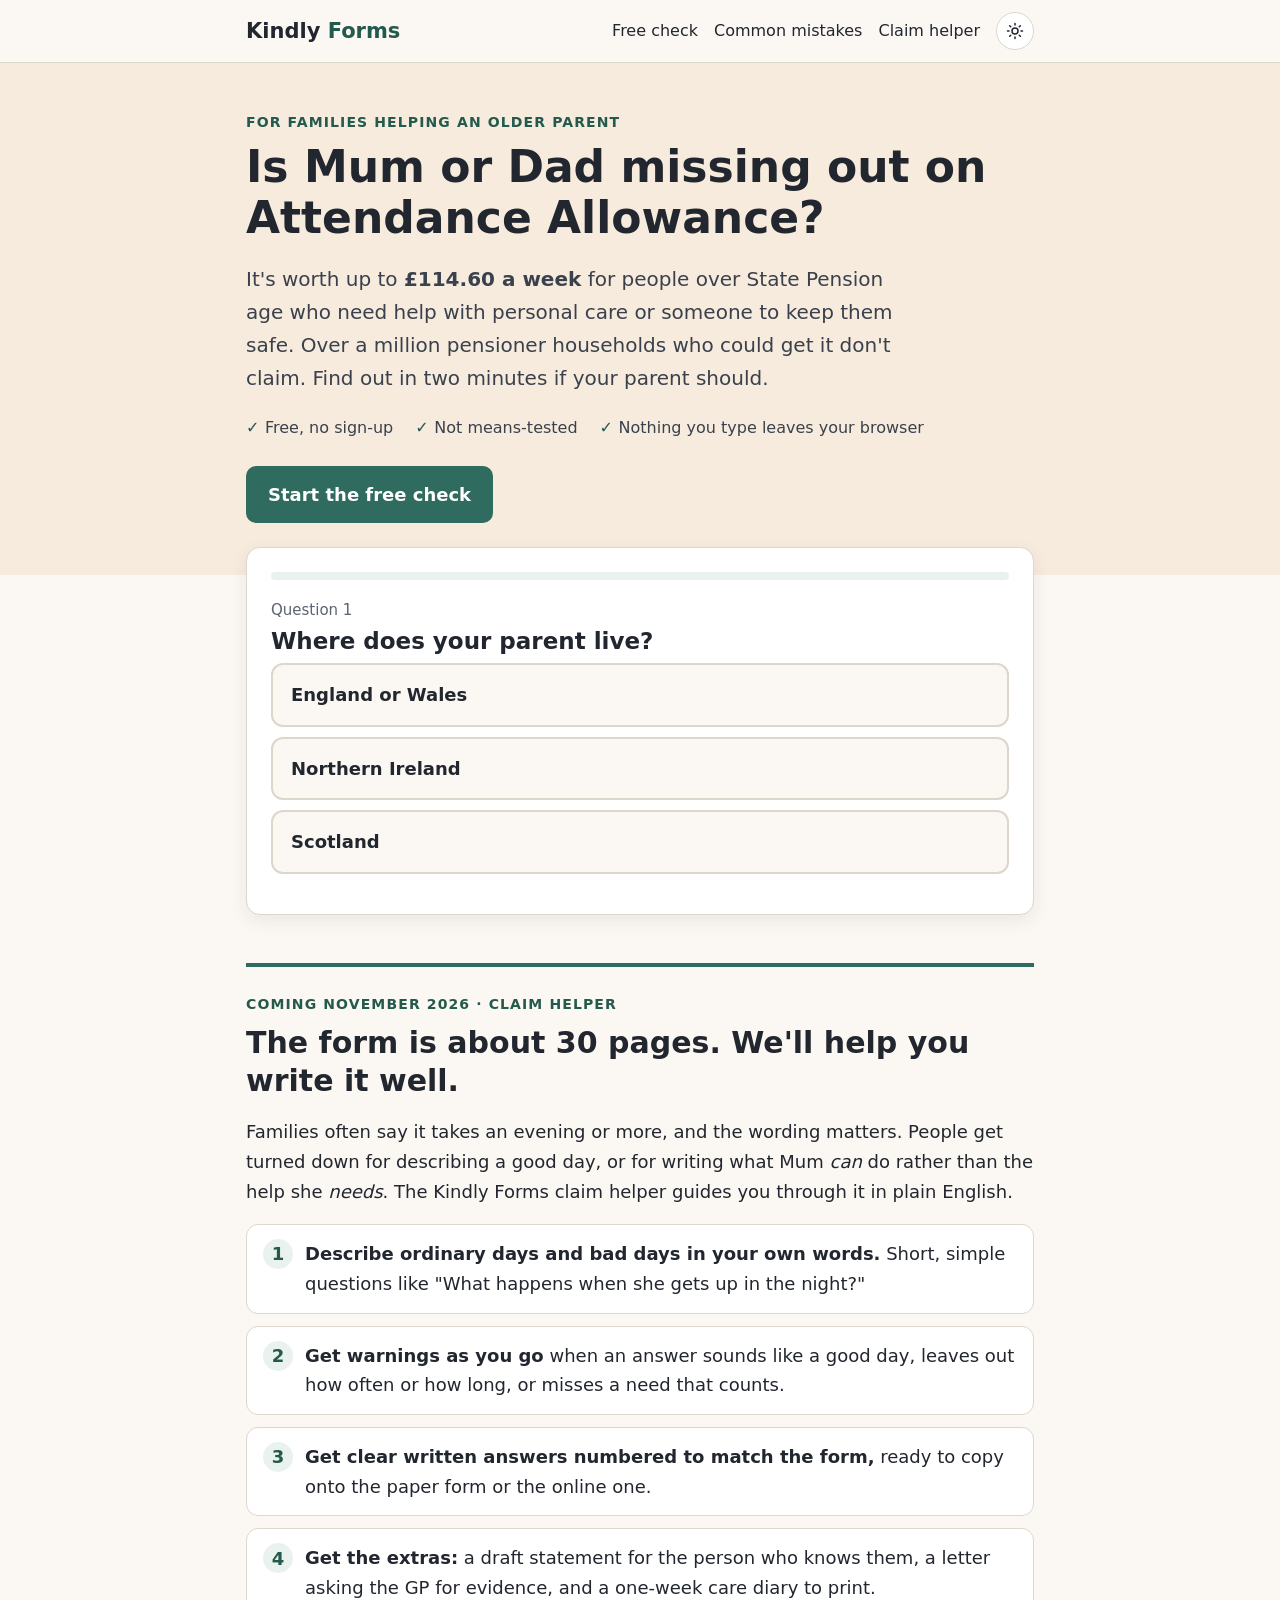
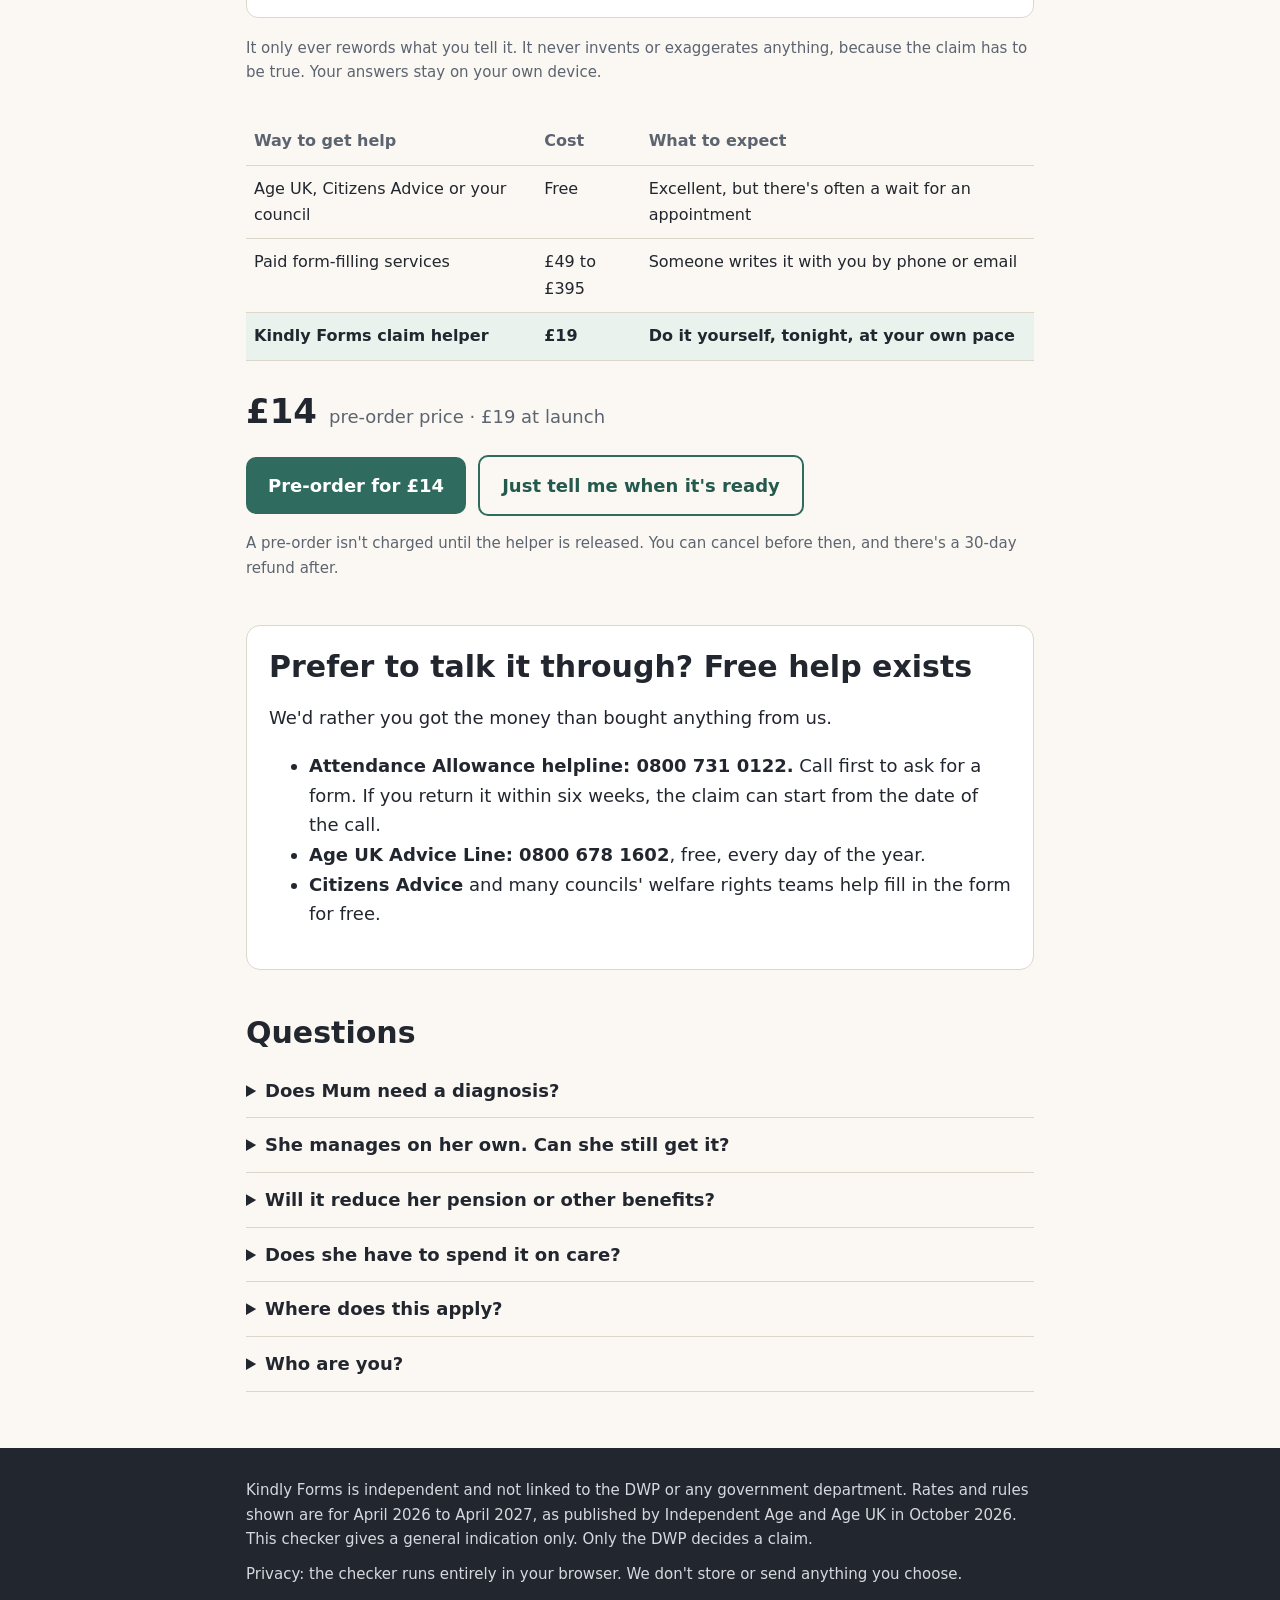
==== index.html @ b749ff3d "Add free Attendance Allowance checker site Free eligibility checker, claim helper pre-order section " ====
<!doctype html>
<html lang="en-GB">
<head>
<meta charset="utf-8">
<meta name="viewport" content="width=device-width, initial-scale=1">
<title>Free Attendance Allowance Checker (2026/27) | Kindly Forms</title>
<meta name="description" content="Helping a parent claim Attendance Allowance? Answer a few plain questions to see if it's worth claiming and at which rate: £76.70 or £114.60 a week in 2026/27. Free, and nothing leaves your browser.">
<link rel="canonical" href="https://cranke2.github.io/kindly-forms/">
<meta property="og:title" content="Is Mum or Dad missing out on Attendance Allowance?">
<meta property="og:description" content="A free 2-minute check, written for families. Up to £5,959 a year, not means-tested.">
<meta property="og:type" content="website">
<meta name="theme-color" content="#2F6B5E">
<link rel="icon" href="data:image/svg+xml,%3Csvg xmlns='http://www.w3.org/2000/svg' viewBox='0 0 32 32'%3E%3Crect width='32' height='32' rx='7' fill='%232F6B5E'/%3E%3Cpath d='M9 17l5 5 9-11' stroke='white' stroke-width='3.5' fill='none' stroke-linecap='round' stroke-linejoin='round'/%3E%3C/svg%3E">
<link rel="stylesheet" href="style.css">
<script src="theme.js"></script>
</head>
<body>
<header class="top"><div class="wrap"><a class="logo" href="./">Kindly <span>Forms</span></a><nav><a href="#check">Free check</a><a class="hide-sm" href="guides/attendance-allowance-form-mistakes.html">Common mistakes</a><a href="#helper">Claim helper</a><button class="theme-toggle" type="button" aria-label="Switch theme"><svg class="sun" viewBox="0 0 24 24" fill="none" stroke="currentColor" stroke-width="2" stroke-linecap="round"><circle cx="12" cy="12" r="4"/><path d="M12 2v2M12 20v2M4.9 4.9l1.4 1.4M17.7 17.7l1.4 1.4M2 12h2M20 12h2M4.9 19.1l1.4-1.4M17.7 6.3l1.4-1.4"/></svg><svg class="moon" viewBox="0 0 24 24" fill="none" stroke="currentColor" stroke-width="2" stroke-linecap="round" stroke-linejoin="round"><path d="M21 12.8A9 9 0 1 1 11.2 3a7 7 0 0 0 9.8 9.8z"/></svg></button></nav></div></header>

<section class="hero"><div class="wrap">
  <p class="eyebrow">For families helping an older parent</p>
  <h1>Is Mum or Dad missing out on Attendance Allowance?</h1>
  <p class="lead">It's worth up to <b>£114.60 a week</b> for people over State Pension age who need help with personal care or someone to keep them safe. Over a million pensioner households who could get it don't claim. Find out in two minutes if your parent should.</p>
  <ul class="facts"><li>Free, no sign-up</li><li>Not means-tested</li><li>Nothing you type leaves your browser</li></ul>
  <a class="btn" href="#check">Start the free check</a>
</div></section>

<div class="wrap">
  <section id="check" class="checker" aria-live="polite">
    <noscript><p>The checker needs JavaScript switched on. You can still read <a href="guides/attendance-allowance-form-mistakes.html">the common mistakes guide</a>.</p></noscript>
    <div id="checker"></div>
  </section>

  <section id="helper" class="product">
    <p class="eyebrow">Coming November 2026 · Claim helper</p>
    <h2>The form is about 30 pages. We'll help you write it well.</h2>
    <p>Families often say it takes an evening or more, and the wording matters. People get turned down for describing a good day, or for writing what Mum <i>can</i> do rather than the help she <i>needs</i>. The Kindly Forms claim helper guides you through it in plain English.</p>
    <ol class="steps">
      <li><b>Describe ordinary days and bad days in your own words.</b> Short, simple questions like "What happens when she gets up in the night?"</li>
      <li><b>Get warnings as you go</b> when an answer sounds like a good day, leaves out how often or how long, or misses a need that counts.</li>
      <li><b>Get clear written answers numbered to match the form,</b> ready to copy onto the paper form or the online one.</li>
      <li><b>Get the extras:</b> a draft statement for the person who knows them, a letter asking the GP for evidence, and a one-week care diary to print.</li>
    </ol>
    <p class="small muted">It only ever rewords what you tell it. It never invents or exaggerates anything, because the claim has to be true. Your answers stay on your own device.</p>

    <div class="table-wrap"><table class="compare">
      <thead><tr><th>Way to get help</th><th>Cost</th><th>What to expect</th></tr></thead>
      <tbody>
        <tr><td>Age UK, Citizens Advice or your council</td><td>Free</td><td>Excellent, but there's often a wait for an appointment</td></tr>
        <tr><td>Paid form-filling services</td><td>£49 to £395</td><td>Someone writes it with you by phone or email</td></tr>
        <tr class="us"><td>Kindly Forms claim helper</td><td>£19</td><td>Do it yourself, tonight, at your own pace</td></tr>
      </tbody>
    </table></div>

    <div class="price-row"><span class="now">£14</span><span class="was">pre-order price · £19 at launch</span></div>
    <div class="cta-row">
      <a class="btn" id="preorder" href="https://crankster205.gumroad.com/l/attendance-allowance-helper">Pre-order for £14</a>
      <a class="btn ghost" href="https://crankster205.gumroad.com/subscribe">Just tell me when it's ready</a>
    </div>
    <p class="small muted">A pre-order isn't charged until the helper is released. You can cancel before then, and there's a 30-day refund after.</p>
  </section>

  <section class="free-help">
    <h2>Prefer to talk it through? Free help exists</h2>
    <p>We'd rather you got the money than bought anything from us.</p>
    <ul>
      <li><b>Attendance Allowance helpline: 0800 731 0122.</b> Call first to ask for a form. If you return it within six weeks, the claim can start from the date of the call.</li>
      <li><b>Age UK Advice Line: 0800 678 1602</b>, free, every day of the year.</li>
      <li><b>Citizens Advice</b> and many councils' welfare rights teams help fill in the form for free.</li>
    </ul>
  </section>

  <section class="faq">
    <h2>Questions</h2>
    <details><summary>Does Mum need a diagnosis?</summary><p>No. It's about the help she needs because of an illness, disability or mental health condition, including frailty, dementia, sight or hearing loss, not about the name of the condition.</p></details>
    <details><summary>She manages on her own. Can she still get it?</summary><p>Yes, possibly. What counts is the help she <i>needs</i>, even if nobody is giving it, and even if she struggles through on her own, slowly or unsafely.</p></details>
    <details><summary>Will it reduce her pension or other benefits?</summary><p>No. It isn't means-tested or taxed and it doesn't reduce other benefits. It can actually increase Pension Credit, Housing Benefit or Council Tax Reduction, and may let a family carer claim Carer's Allowance.</p></details>
    <details><summary>Does she have to spend it on care?</summary><p>No. It can be spent on anything, such as taxis, heating, a cleaner or meals.</p></details>
    <details><summary>Where does this apply?</summary><p>England, Wales and Northern Ireland. In Scotland it has been replaced by Pension Age Disability Payment, which Social Security Scotland runs.</p></details>
    <details><summary>Who are you?</summary><p>Kindly Forms makes plain-English help for UK forms. We're not the DWP or any government department, and we're not a law firm or advice agency. This is general information, not advice about anyone's own claim.</p></details>
  </section>
</div>

<footer class="foot"><div class="wrap">
  <p>Kindly Forms is independent and not linked to the DWP or any government department. Rates and rules shown are for April 2026 to April 2027, as published by Independent Age and Age UK in October 2026. This checker gives a general indication only. Only the DWP decides a claim.</p>
  <p>Privacy: the checker runs entirely in your browser. We don't store or send anything you choose.</p>
</div></footer>

<script>
(function () {
  var RATE_LOW = 76.70, RATE_HIGH = 114.60;
  var yr = function (w) { return "£" + Math.round(w * 52).toLocaleString("en-GB"); };

  // Each step: id, title, help, options [value, label, hint], optional tip.
  var STEPS = [
    { id: "where", title: "Where does your parent live?", options: [
      ["ew", "England or Wales"], ["ni", "Northern Ireland"], ["scot", "Scotland"] ] },
    { id: "age", title: "Have they reached State Pension age?", help: "That's 66 for most people at the moment. It's gradually rising to 67 for people born on or after 6 April 1960.", options: [
      ["yes", "Yes"], ["no", "No, not yet"] ] },
    { id: "pip", title: "Do they already get PIP or Disability Living Allowance?", options: [
      ["no", "No"], ["yes", "Yes"] ] },
    { id: "terminal", title: "Has a doctor or nurse said they may have less than 12 months to live?", help: "This is never easy to answer. If it's yes, there's a faster, simpler way to claim.", options: [
      ["no", "No"], ["yes", "Yes"] ] },
    { id: "dayCare", title: "During the day, do they need help with personal care?", help: "For example: washing, bathing, dressing, getting to or using the toilet, eating, taking medicines, getting in and out of bed or a chair, or communicating.",
      tip: "<b>Answer for a typical bad day,</b> and count help they need even if nobody gives it, or if they manage alone only slowly or unsafely.", options: [
      ["often", "Yes, several times a day", "Most days"], ["some", "Sometimes, or once or twice a day"], ["no", "No, they manage these safely"] ] },
    { id: "daySup", title: "During the day, does someone need to keep an eye on them to keep them safe?", help: "For example: falls or unsteadiness, confusion or dementia, forgetting the cooker or taps, wandering, seizures, or being at risk from their own low mood.", options: [
      ["often", "Yes, most of the time"], ["some", "Some of the time"], ["no", "No"] ] },
    { id: "nightCare", title: "At night, do they need help at least twice, or once for 20 minutes or more?", help: "For example: getting to the toilet, changing, turning over in bed, taking medication, or being settled back to sleep.", options: [
      ["yes", "Yes"], ["some", "Some nights"], ["no", "No"] ] },
    { id: "nightSup", title: "At night, does someone need to be awake to watch over them?", help: "For example: because they wander, fall, get confused, or have breathing problems or seizures.", options: [
      ["yes", "Yes"], ["no", "No"] ] },
    { id: "months", title: "How long have they needed this help?", options: [
      ["6plus", "Six months or more"], ["less", "Less than six months"] ] },
    { id: "home", title: "Where do they live now?", options: [
      ["own", "Their own home, or with family"], ["selfcare", "A care home they pay for themselves"], ["lacare", "A care home the council pays for"] ] }
  ];

  var root = document.getElementById("checker");
  var answers = {};
  var history = [];

  function nextIndex(i) {
    // Stop early where the answer already decides the result.
    var s = STEPS[i];
    if (s.id === "where" && answers.where === "scot") return -1;
    if (s.id === "age" && answers.age === "no") return -1;
    if (s.id === "pip" && answers.pip === "yes") return -1;
    if (s.id === "terminal" && answers.terminal === "yes") return STEPS.findIndex(function (x) { return x.id === "home"; });
    if (s.id === "nightCare" && answers.nightCare === "yes") return i + 2; // night already met, skip supervision
    if (s.id === "dayCare" && answers.dayCare === "often") return i + 2;   // day already met, skip supervision
    return i + 1 < STEPS.length ? i + 1 : -1;
  }

  function render(i) {
    var s = STEPS[i];
    var total = STEPS.length;
    var html = '<div class="progress" aria-hidden="true"><div style="width:' + Math.round(i / total * 100) + '%"></div></div>' +
      '<div class="fade"><p class="step-count">Question ' + (history.length + 1) + '</p>' +
      '<h2 class="q-title" tabindex="-1">' + s.title + '</h2>' +
      (s.help ? '<p class="q-help">' + s.help + '</p>' : '') +
      (s.tip ? '<p class="tip">' + s.tip + '</p>' : '') +
      '<div class="options" role="group" aria-label="' + s.title.replace(/"/g, "") + '">';
    s.options.forEach(function (o) {
      var picked = answers[s.id] === o[0] ? " picked" : "";
      html += '<button type="button" class="opt' + picked + '" data-v="' + o[0] + '"><b>' + o[1] + '</b>' + (o[2] ? '<span>' + o[2] + '</span>' : '') + '</button>';
    });
    html += '</div><div class="nav-row">' + (history.length ? '<button type="button" class="linkbtn" id="back">← Back</button>' : '<span></span>') + '</div></div>';
    root.innerHTML = html;
    root.querySelectorAll(".opt").forEach(function (b) {
      b.addEventListener("click", function () {
        answers[s.id] = b.getAttribute("data-v");
        history.push(i);
        var n = nextIndex(i);
        if (n === -1) showResult(); else render(n);
        focusTitle();
      });
    });
    var back = document.getElementById("back");
    if (back) back.addEventListener("click", function () { render(history.pop()); focusTitle(); });
  }

  function focusTitle() {
    var t = root.querySelector(".q-title, .verdict h2");
    if (t) t.focus({ preventScroll: true });
    var top = document.getElementById("check").getBoundingClientRect().top;
    if (top < 0 || top > window.innerHeight * 0.6) document.getElementById("check").scrollIntoView();
  }

  function verdict(cls, title, amount, body) {
    return '<div class="verdict ' + cls + '"><h2 tabindex="-1" style="margin:0 0 6px;font-size:22px">' + title + '</h2>' +
      (amount ? '<div class="amount">' + amount + '</div>' : '') + (body ? '<p style="margin:8px 0 0">' + body + '</p>' : '') + '</div>';
  }

  var HELPLINE_EW = '<b>Call the Attendance Allowance helpline on 0800 731 0122</b> and ask for a claim form. If the form is returned within six weeks, the claim can be paid from the date of the call. (You can also download the form or apply online at GOV.UK, but the online form has limited places each week and can\'t be saved partway through.)';
  var HELPLINE_NI = '<b>Contact the Disability and Carers Service through nidirect</b> to ask for a claim form. Ask them to note the date of your call.';

  var UNLOCKS = '<h3>What it can unlock</h3><ul>' +
    '<li><b>Pension Credit, or more of it.</b> A disability addition can apply when someone gets Attendance Allowance and lives alone. Pension Credit also opens the door to the Winter Fuel Payment, a free TV licence over 75 and help with council tax.</li>' +
    '<li><b>Carer\'s Allowance for whoever looks after them,</b> if that person gives 35 hours or more of care a week and isn\'t over the earnings limit.</li>' +
    '<li><b>Council Tax Reduction,</b> or a discount for someone with severe mental impairment such as dementia.</li></ul>';

  var CTA = '<div class="callout"><h3>Next: writing the form well</h3><p>The answers on the form decide the outcome. Our claim helper walks you through each question in plain English and warns you when an answer undersells the help needed. It opens in November 2026.</p>' +
    '<div class="cta-row"><a class="btn" href="#helper">See the claim helper</a><a class="linkbtn" href="guides/attendance-allowance-form-mistakes.html">Or read the 7 common mistakes (free)</a></div></div>';

  function showResult() {
    var a = answers, html = "";
    var region = a.where === "ni" ? "ni" : "ew";

    if (a.where === "scot") {
      html = verdict("maybe", "In Scotland, it's Pension Age Disability Payment instead", "", "Scotland replaced Attendance Allowance with Pension Age Disability Payment, run by Social Security Scotland. The rules are similar, so it's well worth applying. You can apply online, by phone or on paper through mygov.scot.");
    } else if (a.age === "no") {
      html = verdict("maybe", "Look at PIP instead", "", "Attendance Allowance is only for people over State Pension age. Under that age, the benefit is Personal Independence Payment (PIP), which also has a mobility part.");
    } else if (a.pip === "yes") {
      html = verdict("no", "They can't get both", "", "Someone already getting PIP or Disability Living Allowance can keep it after State Pension age and can't get Attendance Allowance as well. If their needs have increased, ask about a review of their PIP or DLA instead.");
    } else if (a.home === "lacare") {
      html = verdict("no", "Usually not paid in a council-funded care home", "", "Attendance Allowance normally stops after 28 days for someone whose care home place is paid for by the council. If they are self-funding, or if that changes, check again.");
    } else if (a.terminal === "yes") {
      html = verdict("", "They can claim the higher rate straight away", "£" + RATE_HIGH.toFixed(2) + " a week", "Under the special rules for end of life, there's no six-month wait and no need to describe care needs in detail. Claims are usually dealt with in about eight days.") +
        '<h3>What to do</h3><ol><li>Ask their doctor, nurse or consultant for an <b>SR1 form</b>. They fill it in and there\'s no charge.</li><li>' + (region === "ni" ? HELPLINE_NI : 'Call <b>0800 731 0122</b> and say you\'re claiming under the special rules.') + ' Someone else can make the claim for them, and they don\'t need to be told why.</li></ol>' + UNLOCKS;
    } else {
      var day = a.dayCare === "often" || a.daySup === "often";
      var night = a.nightCare === "yes" || a.nightSup === "yes";
      var some = a.dayCare === "some" || a.daySup === "some" || a.nightCare === "some";
      var notYet = a.months === "less";
      if (day && night) {
        html = verdict("", "It looks worth claiming at the higher rate", "£" + RATE_HIGH.toFixed(2) + " a week", "That's about " + yr(RATE_HIGH) + " a year, because they need help or watching over both by day and at night.");
      } else if (day || night) {
        html = verdict("", "It looks worth claiming at the lower rate", "£" + RATE_LOW.toFixed(2) + " a week", "That's about " + yr(RATE_LOW) + " a year, because they need help " + (day ? "during the day" : "at night") + ". If they also need help " + (day ? "at night" : "during the day") + ", it would be the higher rate of £" + RATE_HIGH.toFixed(2) + ".");
      } else if (some) {
        html = verdict("maybe", "It could be worth claiming", "Possibly £" + RATE_LOW.toFixed(2) + " a week", "Their needs sound borderline, and families often underestimate them. Keep a simple diary for a week, noting every time they need help or a close eye, and how long it takes. If it's happening most days, it's worth claiming.");
      } else {
        html = verdict("no", "It may not be worth claiming yet", "", "From your answers, they manage personal care and stay safe without help. If that changes, perhaps after a fall, a hospital stay or worsening memory, check again. It's still worth checking whether they can get Pension Credit, which is under-claimed by about a third of the people who qualify.");
      }
      if (notYet && (day || night || some)) {
        html += '<p class="tip"><b>Timing:</b> they can be paid once they\'ve needed help for six months. You can send the claim when they reach that point, so note the date their needs started.</p>';
      }
      if (day || night || some) {
        html += '<h3>What to do next</h3><ol><li>' + (region === "ni" ? HELPLINE_NI : HELPLINE_EW) + '</li>' +
          '<li><b>Describe bad days as well as good ones,</b> and say how often and how long each kind of help takes. Write about what they <i>need</i>, not what they manage to do alone.</li>' +
          '<li><b>Include a statement</b> from someone who knows them, such as a GP, nurse, carer or a family member.</li></ol>' + UNLOCKS + CTA;
      }
    }
    html += '<div class="nav-row"><button type="button" class="linkbtn" id="restart">Start again</button><button type="button" class="linkbtn" id="back">← Change my last answer</button></div>';
    root.innerHTML = '<div class="progress" aria-hidden="true"><div style="width:100%"></div></div><div class="result fade">' + html + '</div>';
    document.getElementById("restart").addEventListener("click", function () { answers = {}; history = []; render(0); focusTitle(); });
    document.getElementById("back").addEventListener("click", function () { render(history.pop()); focusTitle(); });
  }

  render(0);
})();
</script>
</body>
</html>
---- style.css ----
:root {
  color-scheme: light;
  --text: #22262E; --bg: #FBF8F3; --surface: #ffffff; --accent: #2F6B5E; --accent-text: #24594D;
  --pale: #EAF2EE; --warm: #F6EBDD; --muted: #5C6470; --lead: #3A414C; --line: #DDD6CB;
  --amber: #8A4B0F; --amber-bg: #FCEFD9; --head-bg: #FBF8F3; --foot-bg: #22262E; --foot-text: #D5D9DF;
  --focus: #1D4ED8; --shadow: 0 6px 18px rgba(34, 38, 46, .08);
}
:root[data-theme="dark"] {
  color-scheme: dark;
  --text: #E8E6E1; --bg: #15181D; --surface: #1D2128; --accent: #3E8A79; --accent-text: #7CCBB6;
  --pale: #1C2E2A; --warm: #2B2620; --muted: #A2A9B3; --lead: #C9CDD3; --line: #333944;
  --amber: #F2B467; --amber-bg: #33281A; --head-bg: #15181D; --foot-bg: #0E1013; --foot-text: #A2A9B3;
  --focus: #93B4FF; --shadow: 0 6px 18px rgba(0, 0, 0, .35);
}
* { box-sizing: border-box; }
html { scroll-behavior: smooth; }
body { margin: 0; font-family: system-ui, -apple-system, "Segoe UI", Roboto, Arial, sans-serif; color: var(--text); background: var(--bg); line-height: 1.65; font-size: 18px; }
:focus-visible { outline: 3px solid var(--focus); outline-offset: 2px; }
.wrap { max-width: 820px; margin: 0 auto; padding: 0 16px; }
a { color: var(--accent-text); }
section[id] { scroll-margin-top: 80px; }

.top { border-bottom: 1px solid var(--line); background: var(--head-bg); position: sticky; top: 0; z-index: 10; }
.top .wrap { display: flex; align-items: center; justify-content: space-between; flex-wrap: wrap; gap: 8px; padding-top: 12px; padding-bottom: 12px; }
.logo { font-weight: 800; color: var(--text); text-decoration: none; font-size: 21px; }
.logo span { color: var(--accent-text); }
nav { display: flex; gap: 16px; align-items: center; flex-wrap: wrap; font-size: 16px; }
nav a { text-decoration: none; color: var(--text); }
nav a:hover { text-decoration: underline; }

.btn { display: inline-block; background: var(--accent); color: #fff !important; padding: 14px 22px; border-radius: 10px; text-decoration: none; font-weight: 700; border: 0; font-size: 18px; cursor: pointer; transition: transform .15s ease, box-shadow .2s ease, filter .2s ease; }
.btn:hover { transform: translateY(-1px); box-shadow: var(--shadow); filter: brightness(1.06); }
.btn.small { padding: 8px 14px; font-size: 15px; }
.btn.ghost { background: transparent; color: var(--accent-text) !important; border: 2px solid var(--accent); }
.theme-toggle { width: 38px; height: 38px; border-radius: 50%; border: 1px solid var(--line); background: var(--surface); color: var(--text); cursor: pointer; display: inline-grid; place-items: center; padding: 0; }
.theme-toggle svg { width: 18px; height: 18px; }
.theme-toggle .moon { display: none; }
:root[data-theme="dark"] .theme-toggle .sun { display: none; }
:root[data-theme="dark"] .theme-toggle .moon { display: block; }

.hero { background: var(--warm); padding: 48px 0 52px; }
.eyebrow { text-transform: uppercase; letter-spacing: .08em; font-size: 14px; font-weight: 700; color: var(--accent-text); margin: 0 0 8px; }
h1 { font-size: clamp(30px, 5.2vw, 44px); line-height: 1.15; margin: 0 0 14px; }
h2 { font-size: clamp(24px, 3.6vw, 30px); line-height: 1.25; margin: 0 0 12px; }
h3 { font-size: 20px; margin: 0 0 6px; }
.lead { font-size: 20px; color: var(--lead); max-width: 680px; }
.muted { color: var(--muted); }
.small { font-size: 15px; }
.facts { display: flex; flex-wrap: wrap; gap: 10px 22px; padding: 0; margin: 18px 0 24px; list-style: none; font-size: 16px; color: var(--lead); }
.facts li::before { content: "✓ "; color: var(--accent-text); font-weight: 700; }

/* Checker */
.checker { margin-top: -28px; background: var(--surface); border: 1px solid var(--line); border-radius: 14px; box-shadow: var(--shadow); padding: 24px; }
.progress { height: 8px; background: var(--pale); border-radius: 999px; overflow: hidden; margin-bottom: 18px; }
.progress div { height: 100%; width: 0; background: var(--accent); transition: width .35s ease; }
.step-count { font-size: 15px; color: var(--muted); margin: 0 0 4px; }
.q-title { font-size: 23px; line-height: 1.3; margin: 0 0 6px; }
.q-help { color: var(--lead); margin: 0 0 16px; font-size: 17px; }
.options { display: grid; gap: 10px; }
.opt { display: block; width: 100%; text-align: left; padding: 15px 18px; border: 2px solid var(--line); border-radius: 12px; background: var(--bg); color: var(--text); font: inherit; cursor: pointer; transition: border-color .2s ease, background-color .2s ease; }
.opt:hover { border-color: var(--accent); background: var(--pale); }
.opt b { display: block; }
.opt span { display: block; font-size: 15px; color: var(--muted); }
.opt.picked { border-color: var(--accent); background: var(--pale); }
.nav-row { display: flex; justify-content: space-between; align-items: center; margin-top: 16px; gap: 10px; }
.linkbtn { background: none; border: 0; color: var(--accent-text); font: inherit; font-size: 16px; text-decoration: underline; cursor: pointer; padding: 6px 0; }
.tip { background: var(--amber-bg); color: var(--text); border-left: 4px solid var(--amber); border-radius: 8px; padding: 12px 14px; font-size: 16px; margin: 0 0 18px; }
.tip b { color: var(--amber); }

.verdict { border-radius: 12px; padding: 18px 20px; margin-bottom: 18px; background: var(--pale); }
.verdict .amount { font-size: clamp(30px, 6vw, 40px); font-weight: 800; color: var(--accent-text); line-height: 1.1; }
.verdict.maybe { background: var(--amber-bg); }
.verdict.maybe .amount { color: var(--amber); }
.verdict.no { background: var(--warm); }
.verdict.no .amount { color: var(--lead); font-size: 26px; }
.result h3 { margin-top: 22px; }
.result ul, .result ol { padding-left: 22px; }
.result li { margin-bottom: 8px; }
.callout { background: var(--warm); border-radius: 12px; padding: 18px 20px; margin-top: 22px; }
.fade { animation: rise .35s ease both; }
@keyframes rise { from { opacity: 0; transform: translateY(8px); } to { opacity: 1; transform: none; } }
@media (prefers-reduced-motion: reduce) { .fade { animation: none; } .progress div { transition: none; } html { scroll-behavior: auto; } }

/* Product */
.product { margin-top: 48px; border-top: 4px solid var(--accent); padding-top: 26px; }
.price-row { display: flex; align-items: baseline; gap: 12px; flex-wrap: wrap; margin: 4px 0 16px; }
.price-row .now { font-size: 34px; font-weight: 800; }
.price-row .was { color: var(--muted); }
.steps { counter-reset: s; list-style: none; padding: 0; display: grid; gap: 12px; }
.steps li { counter-increment: s; background: var(--surface); border: 1px solid var(--line); border-radius: 12px; padding: 14px 16px 14px 58px; position: relative; }
.steps li::before { content: counter(s); position: absolute; left: 16px; top: 14px; width: 30px; height: 30px; border-radius: 50%; background: var(--pale); color: var(--accent-text); font-weight: 800; display: grid; place-items: center; }
.compare { width: 100%; border-collapse: collapse; margin: 18px 0; font-size: 16px; }
.compare th, .compare td { text-align: left; padding: 10px 8px; border-bottom: 1px solid var(--line); vertical-align: top; }
.compare th { color: var(--muted); font-weight: 600; }
.compare tr.us td { background: var(--pale); font-weight: 600; }
.table-wrap { overflow-x: auto; }
.cta-row { display: flex; flex-wrap: wrap; gap: 12px; align-items: center; margin-top: 10px; }

.free-help { margin-top: 44px; background: var(--surface); border: 1px solid var(--line); border-radius: 14px; padding: 22px; }
.faq { margin-top: 44px; }
details { border-bottom: 1px solid var(--line); padding: 12px 0; }
summary { font-weight: 600; cursor: pointer; }
details p { margin: 8px 0 4px; color: var(--lead); }

.article { padding-top: 36px; padding-bottom: 20px; }
.article h2 { margin-top: 34px; }
.article li { margin-bottom: 10px; }
.example { background: var(--surface); border: 1px solid var(--line); border-radius: 10px; padding: 12px 16px; margin: 10px 0; font-size: 17px; }
.example .bad { color: var(--amber); font-weight: 700; }
.example .good { color: var(--accent-text); font-weight: 700; }

.foot { background: var(--foot-bg); color: var(--foot-text); margin-top: 56px; padding: 30px 0; font-size: 15px; }
.foot a { color: var(--foot-text); }
.foot p { margin: 0 0 10px; }

@media (max-width: 560px) {
  body { font-size: 17px; }
  .checker { padding: 18px 16px; }
  .q-title { font-size: 21px; }
  nav { gap: 12px; }
  .hide-sm { display: none; }
}
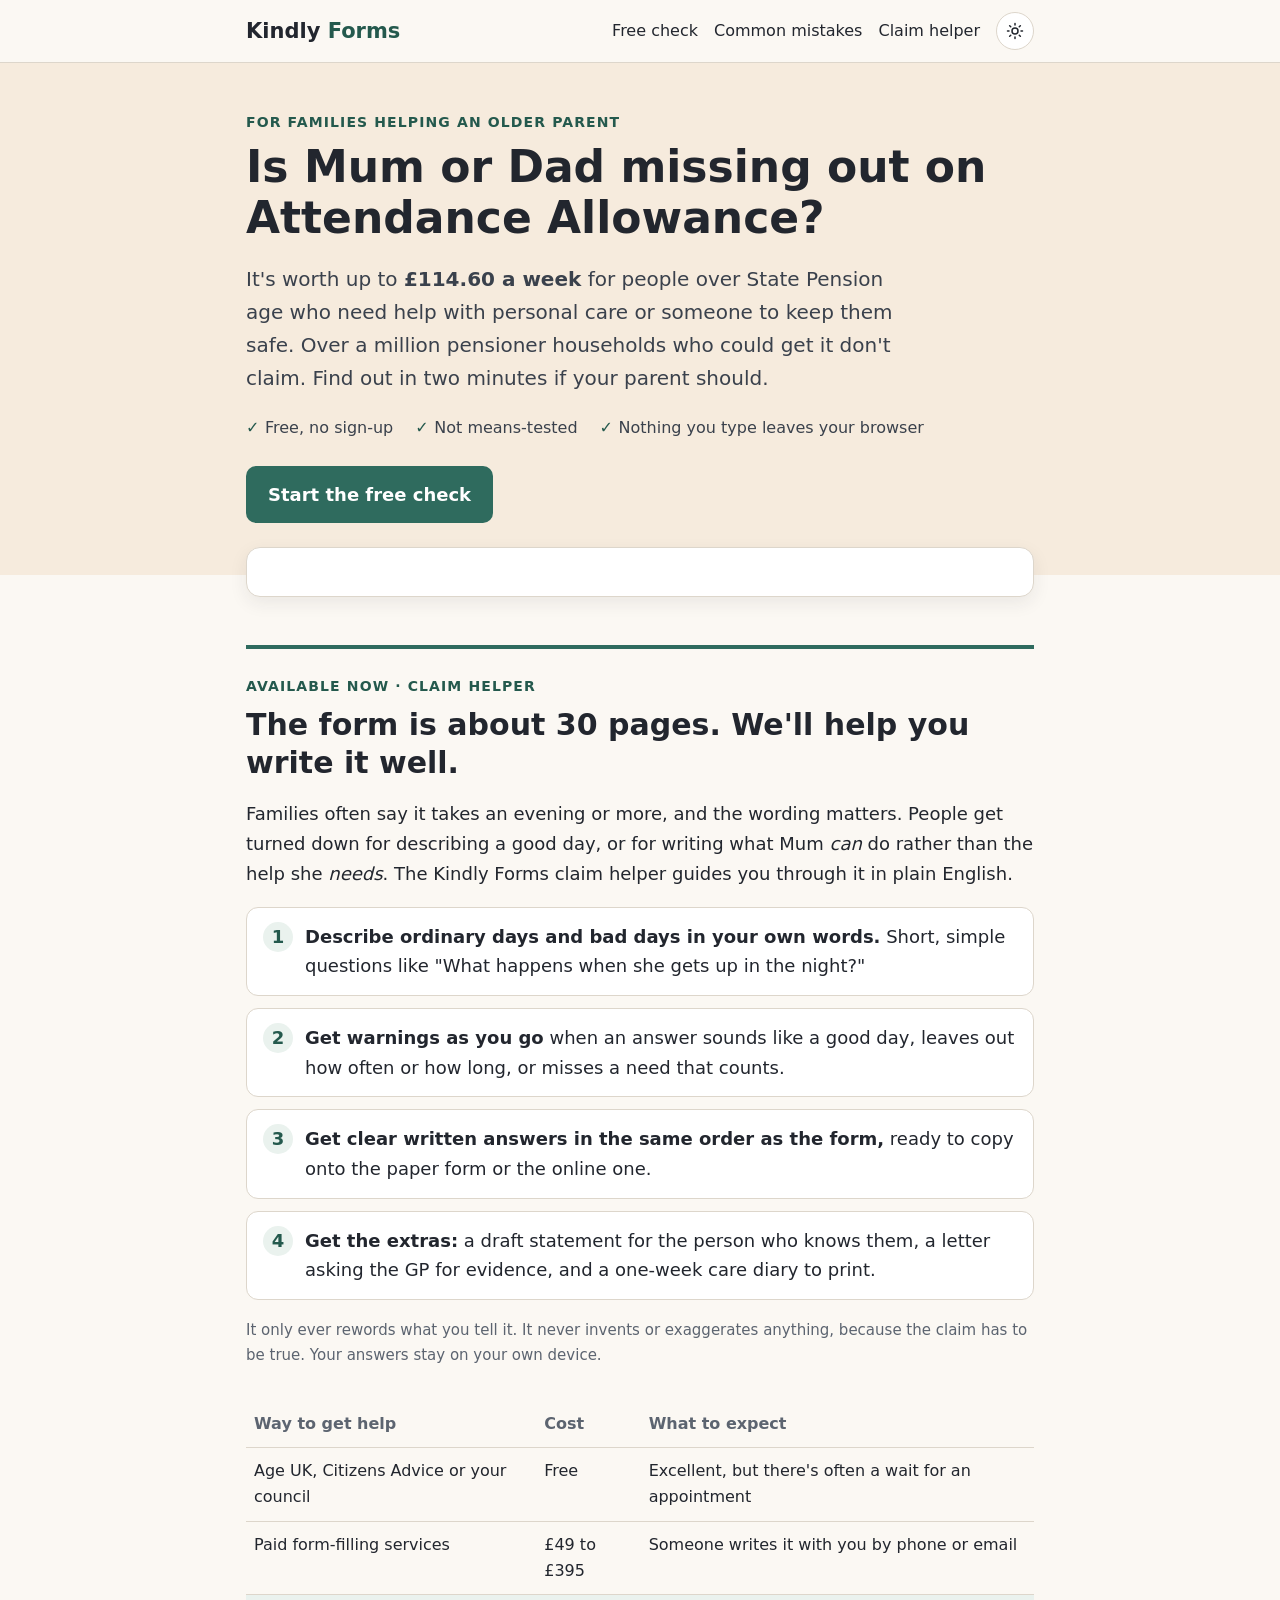
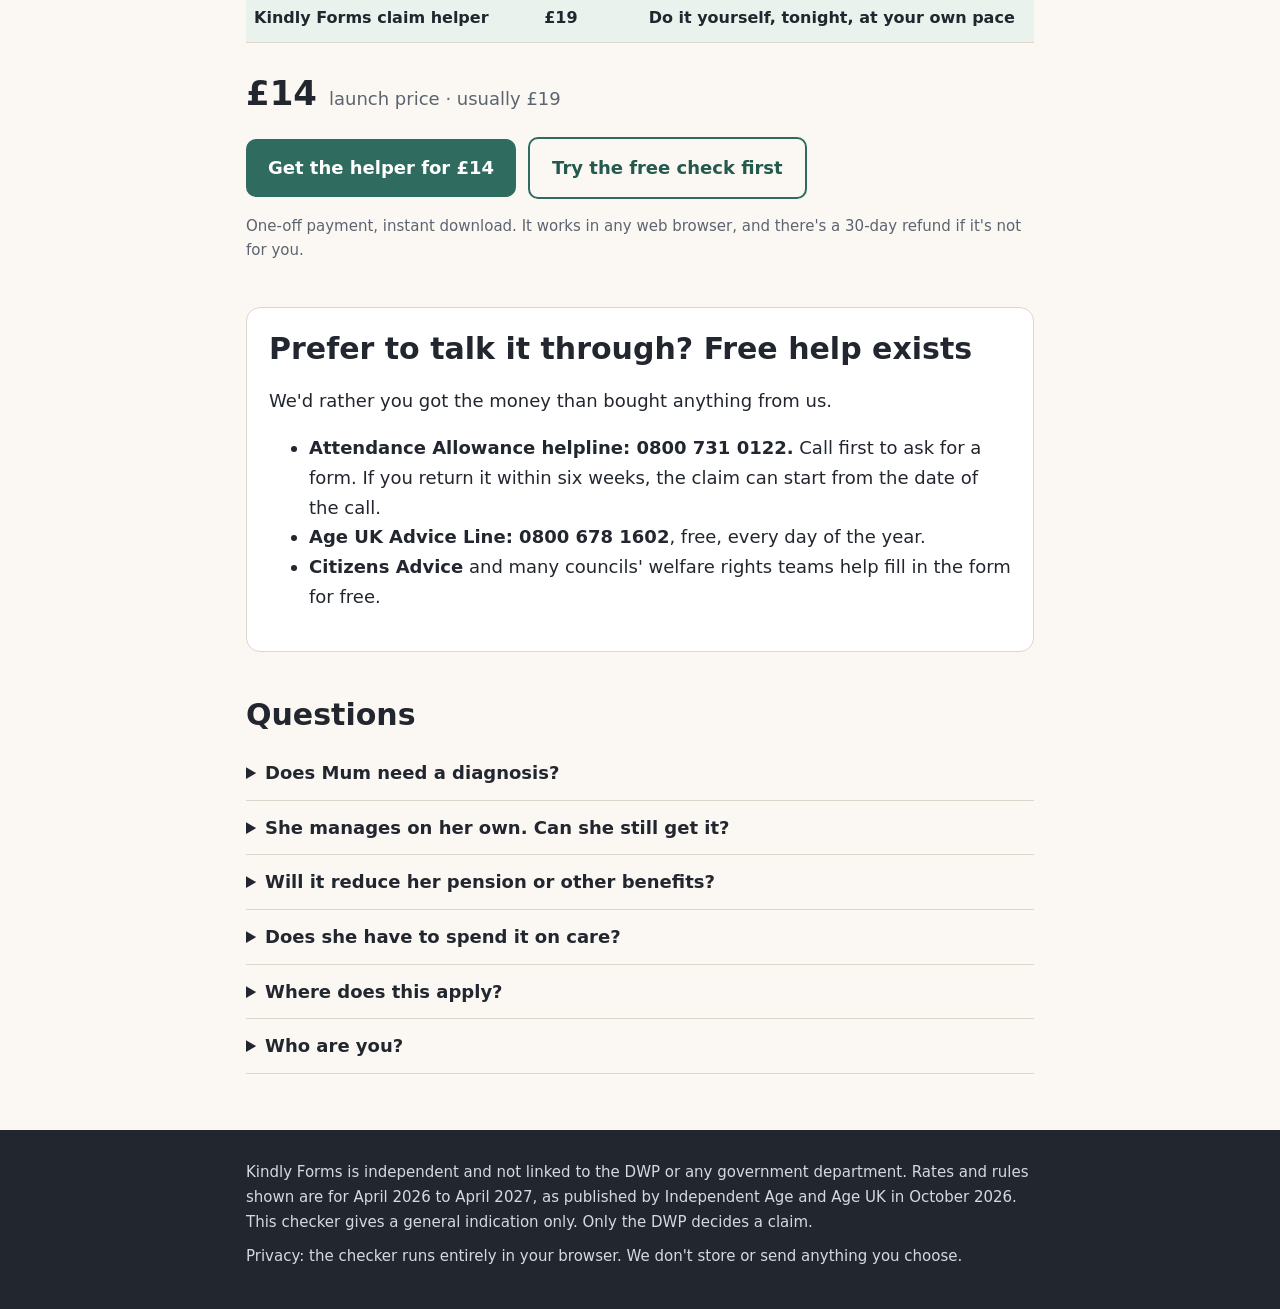
==== commit bde7aef1: "Sell the claim helper now instead of as a pre-order Co-Authored-By: Claude Opus 5.5 (1M context) <no" ====
--- a/index.html
+++ b/index.html
@@ -32,13 +32,13 @@
   </section>
 
   <section id="helper" class="product">
-    <p class="eyebrow">Coming November 2026 · Claim helper</p>
+    <p class="eyebrow">Available now · Claim helper</p>
     <h2>The form is about 30 pages. We'll help you write it well.</h2>
     <p>Families often say it takes an evening or more, and the wording matters. People get turned down for describing a good day, or for writing what Mum <i>can</i> do rather than the help she <i>needs</i>. The Kindly Forms claim helper guides you through it in plain English.</p>
     <ol class="steps">
       <li><b>Describe ordinary days and bad days in your own words.</b> Short, simple questions like "What happens when she gets up in the night?"</li>
       <li><b>Get warnings as you go</b> when an answer sounds like a good day, leaves out how often or how long, or misses a need that counts.</li>
-      <li><b>Get clear written answers numbered to match the form,</b> ready to copy onto the paper form or the online one.</li>
+      <li><b>Get clear written answers in the same order as the form,</b> ready to copy onto the paper form or the online one.</li>
       <li><b>Get the extras:</b> a draft statement for the person who knows them, a letter asking the GP for evidence, and a one-week care diary to print.</li>
     </ol>
     <p class="small muted">It only ever rewords what you tell it. It never invents or exaggerates anything, because the claim has to be true. Your answers stay on your own device.</p>
@@ -52,12 +52,12 @@
       </tbody>
     </table></div>
 
-    <div class="price-row"><span class="now">£14</span><span class="was">pre-order price · £19 at launch</span></div>
+    <div class="price-row"><span class="now">£14</span><span class="was">launch price · usually £19</span></div>
     <div class="cta-row">
-      <a class="btn" id="preorder" href="https://crankster205.gumroad.com/l/attendance-allowance-helper">Pre-order for £14</a>
-      <a class="btn ghost" href="https://crankster205.gumroad.com/subscribe">Just tell me when it's ready</a>
+      <a class="btn" id="preorder" href="https://crankster205.gumroad.com/l/attendance-allowance-helper">Get the helper for £14</a>
+      <a class="btn ghost" href="#check">Try the free check first</a>
     </div>
-    <p class="small muted">A pre-order isn't charged until the helper is released. You can cancel before then, and there's a 30-day refund after.</p>
+    <p class="small muted">One-off payment, instant download. It works in any web browser, and there's a 30-day refund if it's not for you.</p>
   </section>
 
   <section class="free-help">
@@ -180,7 +180,7 @@
     '<li><b>Carer\'s Allowance for whoever looks after them,</b> if that person gives 35 hours or more of care a week and isn\'t over the earnings limit.</li>' +
     '<li><b>Council Tax Reduction,</b> or a discount for someone with severe mental impairment such as dementia.</li></ul>';
 
-  var CTA = '<div class="callout"><h3>Next: writing the form well</h3><p>The answers on the form decide the outcome. Our claim helper walks you through each question in plain English and warns you when an answer undersells the help needed. It opens in November 2026.</p>' +
+  var CTA = '<div class="callout"><h3>Next: writing the form well</h3><p>The answers on the form decide the outcome. Our claim helper walks you through each question in plain English and warns you when an answer undersells the help needed. It's available now for £14.</p>' +
     '<div class="cta-row"><a class="btn" href="#helper">See the claim helper</a><a class="linkbtn" href="guides/attendance-allowance-form-mistakes.html">Or read the 7 common mistakes (free)</a></div></div>';
 
   function showResult() {
